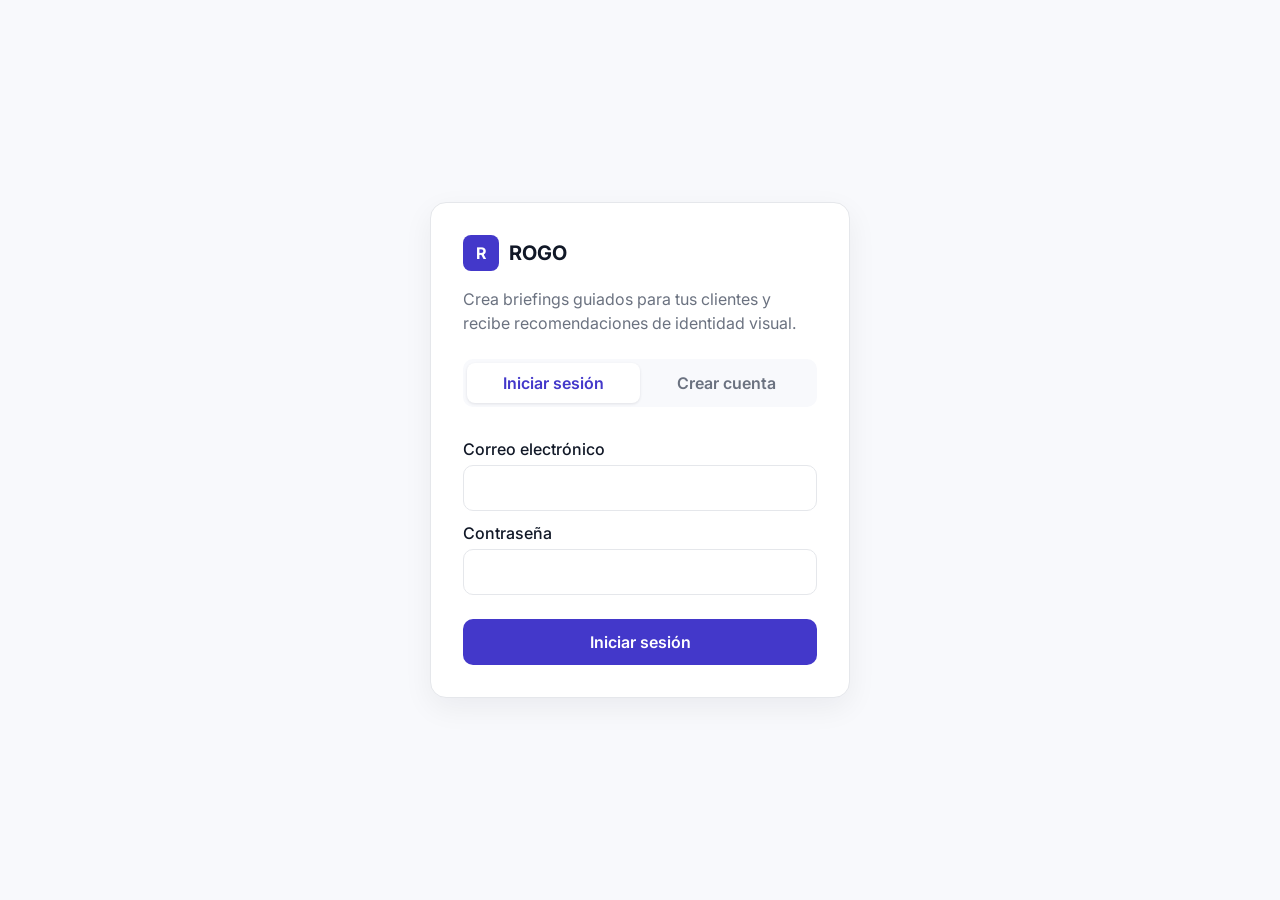
==== frontend/index.html @ 7a135a4f "Añade script de la BD y registro/inicio de sesión - database/briefingtool.sql: 8 tablas y datos de p" ====
<!DOCTYPE html>
<html lang="es">
<head>
    <meta charset="UTF-8">
    <meta name="viewport" content="width=device-width, initial-scale=1.0">
    <title>ROGO · Iniciar sesión</title>
    <link rel="preconnect" href="https://fonts.googleapis.com">
    <link href="https://fonts.googleapis.com/css2?family=Inter:wght@400;500;600;700&display=swap" rel="stylesheet">
    <link rel="stylesheet" href="css/styles.css">
</head>
<body class="auth-page">
    <main class="auth-card">
        <div class="brand">
            <span class="brand-logo">R</span>
            <span class="brand-name">ROGO</span>
        </div>
        <p class="auth-intro">Crea briefings guiados para tus clientes y recibe recomendaciones de identidad visual.</p>

        <div class="tabs" role="tablist">
            <button class="tab active" id="tab-login" role="tab" aria-selected="true" data-target="form-login">Iniciar sesión</button>
            <button class="tab" id="tab-register" role="tab" aria-selected="false" data-target="form-register">Crear cuenta</button>
        </div>

        <div class="alert" id="alert" role="alert" hidden></div>

        <form id="form-login" class="auth-form" novalidate>
            <label for="login-email">Correo electrónico</label>
            <input type="email" id="login-email" name="email" autocomplete="email" required>

            <label for="login-password">Contraseña</label>
            <input type="password" id="login-password" name="contrasena" autocomplete="current-password" required>

            <button type="submit" class="btn-primary">Iniciar sesión</button>
        </form>

        <form id="form-register" class="auth-form" novalidate hidden>
            <label for="register-name">Nombre</label>
            <input type="text" id="register-name" name="nombre" autocomplete="name" required>

            <label for="register-email">Correo electrónico</label>
            <input type="email" id="register-email" name="email" autocomplete="email" required>

            <label for="register-password">Contraseña</label>
            <input type="password" id="register-password" name="contrasena" autocomplete="new-password" minlength="8" required>
            <small class="hint">Mínimo 8 caracteres.</small>

            <label for="register-password2">Repite la contraseña</label>
            <input type="password" id="register-password2" autocomplete="new-password" required>

            <button type="submit" class="btn-primary">Crear cuenta</button>
        </form>
    </main>

    <script src="js/auth.js"></script>
</body>
</html>
---- frontend/css/styles.css ----
/* Estilos generales de ROGO (colores y tipografía del prototipo de Figma) */

:root {
    --primary: #4338CA;
    --primary-dark: #3730A3;
    --bg: #F8F9FC;
    --surface: #FFFFFF;
    --text: #111827;
    --muted: #6B7280;
    --border: #E5E7EB;
    --success: #16A34A;
    --error: #DC2626;
    --radius: 10px;
}

* {
    box-sizing: border-box;
}

[hidden] {
    display: none !important;
}

body {
    margin: 0;
    font-family: 'Inter', system-ui, sans-serif;
    background: var(--bg);
    color: var(--text);
}

h1, h2, h3 {
    margin: 0 0 8px;
}

.muted {
    color: var(--muted);
    margin: 0;
}

/* ---------- Marca ---------- */
.brand {
    display: flex;
    align-items: center;
    gap: 10px;
}

.brand-logo {
    display: grid;
    place-items: center;
    width: 36px;
    height: 36px;
    border-radius: 8px;
    background: var(--primary);
    color: #fff;
    font-weight: 700;
}

.brand-name {
    font-weight: 700;
    font-size: 1.25rem;
}

/* ---------- Botones ---------- */
.btn-primary,
.btn-secondary {
    font: inherit;
    font-weight: 600;
    border-radius: var(--radius);
    padding: 12px 18px;
    cursor: pointer;
    border: 1px solid transparent;
}

.btn-primary {
    background: var(--primary);
    color: #fff;
}

.btn-primary:hover:not(:disabled) {
    background: var(--primary-dark);
}

.btn-primary:disabled {
    opacity: 0.6;
    cursor: not-allowed;
}

.btn-secondary {
    background: transparent;
    color: var(--muted);
    border-color: var(--border);
}

.btn-secondary:hover {
    color: var(--text);
}

/* ---------- Login / registro ---------- */
.auth-page {
    min-height: 100vh;
    display: grid;
    place-items: center;
    padding: 16px;
}

.auth-card {
    width: 100%;
    max-width: 420px;
    background: var(--surface);
    border: 1px solid var(--border);
    border-radius: 16px;
    padding: 32px;
    box-shadow: 0 10px 30px rgba(17, 24, 39, 0.06);
}

.auth-intro {
    color: var(--muted);
    margin: 16px 0 24px;
    line-height: 1.5;
}

.tabs {
    display: grid;
    grid-template-columns: 1fr 1fr;
    background: var(--bg);
    border-radius: var(--radius);
    padding: 4px;
    margin-bottom: 20px;
}

.tab {
    font: inherit;
    font-weight: 600;
    border: 0;
    background: transparent;
    color: var(--muted);
    padding: 10px;
    border-radius: 8px;
    cursor: pointer;
}

.tab.active {
    background: var(--surface);
    color: var(--primary);
    box-shadow: 0 1px 3px rgba(17, 24, 39, 0.1);
}

.auth-form {
    display: flex;
    flex-direction: column;
}

.auth-form label {
    font-weight: 500;
    margin: 12px 0 6px;
}

.auth-form input {
    font: inherit;
    padding: 12px;
    border: 1px solid var(--border);
    border-radius: var(--radius);
}

.auth-form input:focus {
    outline: 2px solid var(--primary);
    outline-offset: -1px;
}

.auth-form .btn-primary {
    margin-top: 24px;
}

.hint {
    color: var(--muted);
    margin-top: 4px;
}

.alert {
    background: #FEF2F2;
    color: var(--error);
    border: 1px solid #FECACA;
    border-radius: var(--radius);
    padding: 12px;
    margin-bottom: 8px;
}

/* ---------- Panel ---------- */
.dashboard-page {
    display: grid;
    grid-template-columns: 240px 1fr;
    min-height: 100vh;
}

.sidebar {
    background: var(--surface);
    border-right: 1px solid var(--border);
    padding: 24px 16px;
    display: flex;
    flex-direction: column;
    gap: 24px;
}

.sidebar nav {
    display: flex;
    flex-direction: column;
    gap: 4px;
    flex: 1;
}

.nav-link {
    padding: 10px 12px;
    border-radius: 8px;
    color: var(--muted);
    text-decoration: none;
    font-weight: 500;
}

.nav-link.active {
    background: #EEF2FF;
    color: var(--primary);
}

.nav-link.disabled {
    opacity: 0.5;
    pointer-events: none;
}

.content {
    padding: 32px;
}

.content-header {
    display: flex;
    justify-content: space-between;
    align-items: flex-start;
    gap: 16px;
    margin-bottom: 32px;
}

.project-list {
    display: grid;
    grid-template-columns: repeat(auto-fill, minmax(260px, 1fr));
    gap: 16px;
}

.project-card {
    background: var(--surface);
    border: 1px solid var(--border);
    border-radius: 12px;
    padding: 20px;
}

.project-card p {
    margin: 8px 0 0;
    line-height: 1.5;
}

.project-head {
    display: flex;
    justify-content: space-between;
    align-items: center;
    gap: 8px;
}

.badge {
    font-size: 0.8rem;
    font-weight: 600;
    padding: 4px 10px;
    border-radius: 999px;
    background: var(--bg);
    color: var(--muted);
    white-space: nowrap;
}

.badge-en_progreso {
    background: #EEF2FF;
    color: var(--primary);
}

.badge-completado {
    background: #F0FDF4;
    color: var(--success);
}

@media (max-width: 760px) {
    .dashboard-page {
        grid-template-columns: 1fr;
    }

    .sidebar {
        border-right: 0;
        border-bottom: 1px solid var(--border);
    }

    .sidebar nav {
        flex-direction: row;
        flex-wrap: wrap;
    }

    .content {
        padding: 24px 16px;
    }

    .content-header {
        flex-direction: column;
    }
}
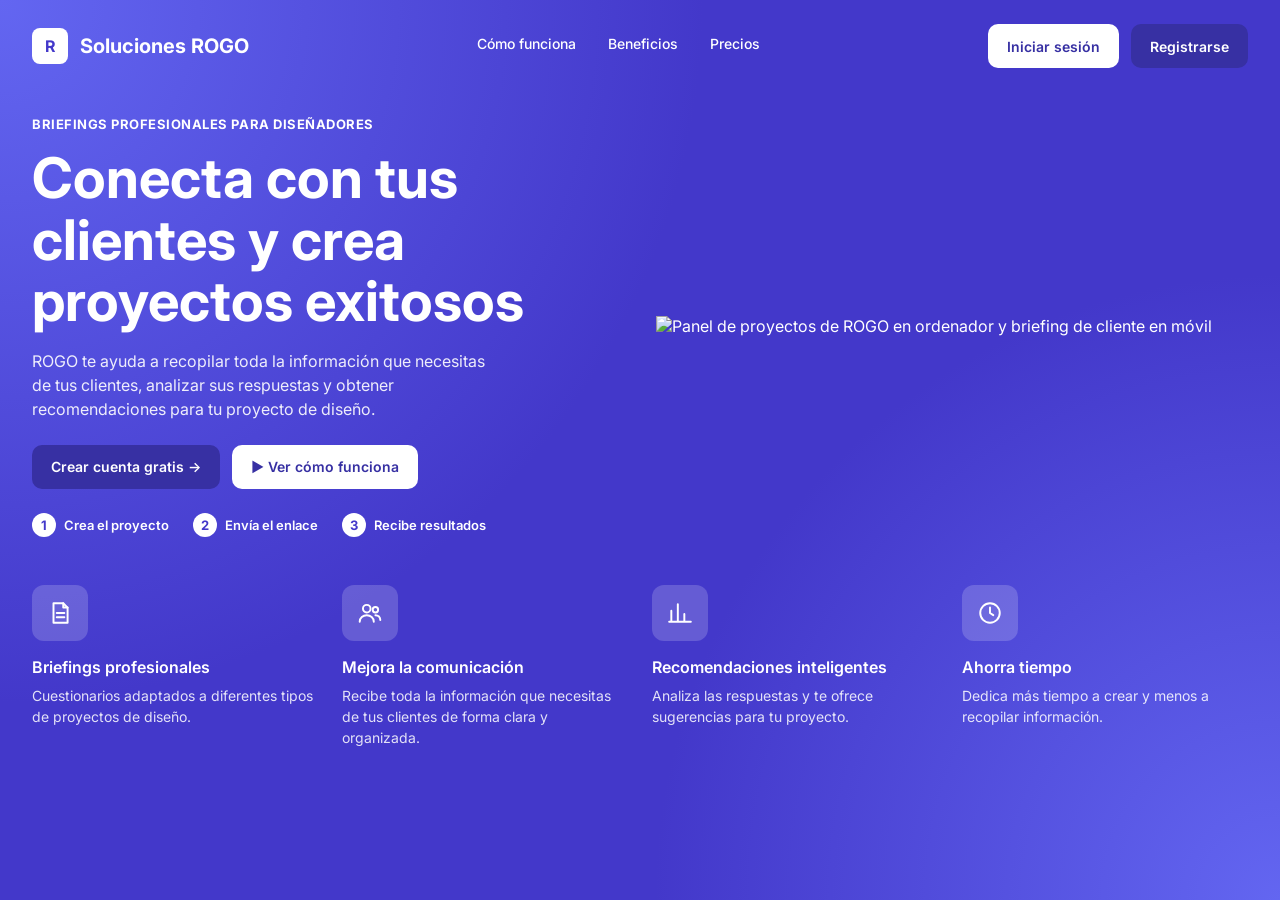
==== commit 62f1222f: "Landing, registro e inicio de sesión según Figma" ====
--- a/frontend/index.html
+++ b/frontend/index.html
@@ -1,56 +1,86 @@
 <!DOCTYPE html>
 <html lang="es">
 <head>
-    <meta charset="UTF-8">
-    <meta name="viewport" content="width=device-width, initial-scale=1.0">
-    <title>ROGO · Iniciar sesión</title>
-    <link rel="preconnect" href="https://fonts.googleapis.com">
-    <link href="https://fonts.googleapis.com/css2?family=Inter:wght@400;500;600;700&display=swap" rel="stylesheet">
-    <link rel="stylesheet" href="css/styles.css">
+<meta charset="UTF-8">
+<meta name="viewport" content="width=device-width, initial-scale=1.0">
+<title>Soluciones ROGO · Briefings profesionales para diseñadores</title>
+<link rel="preconnect" href="https://fonts.googleapis.com">
+<link href="https://fonts.googleapis.com/css2?family=Inter:wght@400;500;600;700&display=swap" rel="stylesheet">
+<link rel="stylesheet" href="css/styles.css">
 </head>
-<body class="auth-page">
-    <main class="auth-card">
-        <div class="brand">
-            <span class="brand-logo">R</span>
-            <span class="brand-name">ROGO</span>
+<body class="landing-page">
+<div class="landing">
+
+  <header class="landing-nav">
+    <a class="brand" href="index.html">
+      <span class="brand-logo">R</span>
+      <span class="brand-name">Soluciones ROGO</span>
+    </a>
+    <nav class="landing-links" aria-label="Principal">
+      <a href="#como-funciona">Cómo funciona</a>
+      <a href="#beneficios">Beneficios</a>
+      <a href="registro.html">Precios</a>
+    </nav>
+    <div class="landing-actions">
+      <a class="btn-light" href="login.html">Iniciar sesión</a>
+      <a class="btn-dark" href="registro.html">Registrarse</a>
+    </div>
+  </header>
+
+  <main>
+    <section class="hero" id="como-funciona">
+      <div class="hero-copy">
+        <p class="eyebrow">Briefings profesionales para diseñadores</p>
+        <h1>Conecta con tus clientes y crea proyectos exitosos</h1>
+        <p class="hero-text">ROGO te ayuda a recopilar toda la información que necesitas de tus clientes, analizar sus respuestas y obtener recomendaciones para tu proyecto de diseño.</p>
+        <div class="hero-actions">
+          <a class="btn-dark" href="registro.html">Crear cuenta gratis →</a>
+          <a class="btn-light" href="#beneficios">▶ Ver cómo funciona</a>
         </div>
-        <p class="auth-intro">Crea briefings guiados para tus clientes y recibe recomendaciones de identidad visual.</p>
+        <ol class="hero-steps">
+          <li><span>1</span> Crea el proyecto</li>
+          <li><span>2</span> Envía el enlace</li>
+          <li><span>3</span> Recibe resultados</li>
+        </ol>
+      </div>
+      <div class="hero-image">
+        <!-- Exportar desde Figma (pantalla 00, portátil + móvil) como frontend/img/hero-dashboard.png -->
+        <img src="img/hero-dashboard.png" alt="Panel de proyectos de ROGO en ordenador y briefing de cliente en móvil">
+      </div>
+    </section>
 
-        <div class="tabs" role="tablist">
-            <button class="tab active" id="tab-login" role="tab" aria-selected="true" data-target="form-login">Iniciar sesión</button>
-            <button class="tab" id="tab-register" role="tab" aria-selected="false" data-target="form-register">Crear cuenta</button>
-        </div>
+    <ul class="features" id="beneficios">
+      <li class="feature">
+        <span class="feature-icon" aria-hidden="true">
+          <svg width="26" height="26" viewBox="0 0 24 24" fill="none" stroke="currentColor" stroke-width="1.8" stroke-linecap="round" stroke-linejoin="round"><path d="M6 3h9l4 4v14H6z"/><path d="M15 3v4h4M9 12h7M9 16h7"/></svg>
+        </span>
+        <h3>Briefings profesionales</h3>
+        <p>Cuestionarios adaptados a diferentes tipos de proyectos de diseño.</p>
+      </li>
+      <li class="feature">
+        <span class="feature-icon" aria-hidden="true">
+          <svg width="26" height="26" viewBox="0 0 24 24" fill="none" stroke="currentColor" stroke-width="1.8" stroke-linecap="round" stroke-linejoin="round"><circle cx="9" cy="8" r="3.5"/><path d="M2.5 20c0-3.6 3-6 6.5-6s6.5 2.4 6.5 6"/><circle cx="17" cy="9" r="2.5"/><path d="M17 14c2.6 0 4.5 1.8 4.5 4.5"/></svg>
+        </span>
+        <h3>Mejora la comunicación</h3>
+        <p>Recibe toda la información que necesitas de tus clientes de forma clara y organizada.</p>
+      </li>
+      <li class="feature">
+        <span class="feature-icon" aria-hidden="true">
+          <svg width="26" height="26" viewBox="0 0 24 24" fill="none" stroke="currentColor" stroke-width="1.8" stroke-linecap="round" stroke-linejoin="round"><path d="M4 20V10M10 20V4M16 20v-7M22 20H2"/></svg>
+        </span>
+        <h3>Recomendaciones inteligentes</h3>
+        <p>Analiza las respuestas y te ofrece sugerencias para tu proyecto.</p>
+      </li>
+      <li class="feature">
+        <span class="feature-icon" aria-hidden="true">
+          <svg width="26" height="26" viewBox="0 0 24 24" fill="none" stroke="currentColor" stroke-width="1.8" stroke-linecap="round" stroke-linejoin="round"><circle cx="12" cy="12" r="9"/><path d="M12 7v5l3 2"/></svg>
+        </span>
+        <h3>Ahorra tiempo</h3>
+        <p>Dedica más tiempo a crear y menos a recopilar información.</p>
+      </li>
+    </ul>
+  </main>
 
-        <div class="alert" id="alert" role="alert" hidden></div>
-
-        <form id="form-login" class="auth-form" novalidate>
-            <label for="login-email">Correo electrónico</label>
-            <input type="email" id="login-email" name="email" autocomplete="email" required>
-
-            <label for="login-password">Contraseña</label>
-            <input type="password" id="login-password" name="contrasena" autocomplete="current-password" required>
-
-            <button type="submit" class="btn-primary">Iniciar sesión</button>
-        </form>
-
-        <form id="form-register" class="auth-form" novalidate hidden>
-            <label for="register-name">Nombre</label>
-            <input type="text" id="register-name" name="nombre" autocomplete="name" required>
-
-            <label for="register-email">Correo electrónico</label>
-            <input type="email" id="register-email" name="email" autocomplete="email" required>
-
-            <label for="register-password">Contraseña</label>
-            <input type="password" id="register-password" name="contrasena" autocomplete="new-password" minlength="8" required>
-            <small class="hint">Mínimo 8 caracteres.</small>
-
-            <label for="register-password2">Repite la contraseña</label>
-            <input type="password" id="register-password2" autocomplete="new-password" required>
-
-            <button type="submit" class="btn-primary">Crear cuenta</button>
-        </form>
-    </main>
-
-    <script src="js/auth.js"></script>
+</div>
 </body>
 </html>
--- a/frontend/css/styles.css
+++ b/frontend/css/styles.css
@@ -1,16 +1,80 @@
-/* Estilos generales de ROGO (colores y tipografía del prototipo de Figma) */
+/* Estilos generales de ROGO (colores y tipografía del prototipo de Figma).
+   Todos los valores están en las variables de :root; ver docs/guia-estilos.md */
 
 :root {
-    --primary: #4338CA;
-    --primary-dark: #3730A3;
-    --bg: #F8F9FC;
-    --surface: #FFFFFF;
-    --text: #111827;
-    --muted: #6B7280;
-    --border: #E5E7EB;
+    /* ----- Colores principales ----- */
+    --primary: #4338CA;          /* Botones, enlaces y elementos activos */
+    --primary-dark: #3730A3;     /* Hover de los botones principales */
+    --primary-light: #EEF2FF;    /* Fondo del menú activo y de los avatares */
+    --primary-soft: #E9E8FC;     /* Avisos destacados y tarjeta del plan */
+    --accent: #6366F1;           /* Detalles sobre fondo morado */
+    --on-primary: #FFFFFF;       /* Texto sobre fondo morado */
+
+    /* ----- Fondos y texto ----- */
+    --bg: #F8F9FC;               /* Fondo general de la aplicación */
+    --surface: #FFFFFF;          /* Tarjetas, menú lateral y formularios */
+    --heading: #312999;          /* Título principal de cada pantalla */
+    --text: #1F2937;             /* Texto normal */
+    --muted: #6B7280;            /* Texto secundario y descripciones */
+    --border: #E5E7EB;           /* Bordes y separadores */
+    --panel-gray: #F0F0F3;       /* Fondo gris de las pantallas de acceso */
+
+    /* ----- Estados ----- */
     --success: #16A34A;
+    --success-light: #DDF7EE;
     --error: #DC2626;
-    --radius: 10px;
+    --error-light: #FEF2F2;
+    --error-border: #FECACA;
+    --warning: #EA580C;
+    --warning-light: #FFF7ED;
+    --info-light: #EFF6FF;
+    --purple: #7E22CE;
+    --purple-light: #F3E8FF;
+
+    /* ----- Fondos de las tarjetas de resumen del panel ----- */
+    --card-blue: #EFF6FF;
+    --card-purple: #F5F3FF;
+    --card-green: #ECFDF5;
+    --card-orange: #FFF7ED;
+
+    /* ----- Tipografía ----- */
+    --font: 'Inter', system-ui, sans-serif;
+    --fs-h1: 1.75rem;            /* 28px - título de la pantalla */
+    --fs-stat: 1.875rem;         /* 30px - números de las tarjetas de resumen */
+    --fs-h2: 1.125rem;           /* 18px - título de tarjeta o sección */
+    --fs-h3: 0.9375rem;          /* 15px - título de un elemento de lista */
+    --fs-body: 1rem;             /* 16px - texto normal */
+    --fs-small: 0.875rem;        /* 14px - botones, campos y menú */
+    --fs-caption: 0.8125rem;     /* 13px - fechas y datos secundarios */
+    --fs-badge: 0.75rem;         /* 12px - etiquetas de estado */
+    --fw-regular: 400;
+    --fw-medium: 500;
+    --fw-semibold: 600;
+    --fw-bold: 700;
+
+    /* ----- Espaciados ----- */
+    --space-1: 4px;
+    --space-2: 8px;
+    --space-3: 12px;
+    --space-4: 16px;
+    --space-5: 24px;
+    --space-6: 32px;
+    --space-7: 48px;
+
+    /* ----- Bordes ----- */
+    --radius-sm: 8px;            /* Menú lateral, pestañas y logo */
+    --radius: 10px;              /* Botones y campos */
+    --radius-md: 12px;           /* Tarjetas */
+    --radius-lg: 16px;           /* Tarjeta de acceso y ventanas */
+    --radius-full: 999px;        /* Etiquetas de estado y avatares */
+
+    /* ----- Sombras ----- */
+    --shadow-sm: 0 1px 3px rgba(17, 24, 39, 0.1);
+    --shadow-md: 0 10px 30px rgba(17, 24, 39, 0.06);
+
+    /* ----- Medidas fijas ----- */
+    --sidebar-width: 240px;
+    --control-height: 44px;      /* Altura de botones y campos */
 }
 
 * {
@@ -23,13 +87,30 @@
 
 body {
     margin: 0;
-    font-family: 'Inter', system-ui, sans-serif;
+    font-family: var(--font);
+    font-size: var(--fs-body);
     background: var(--bg);
     color: var(--text);
 }
 
 h1, h2, h3 {
-    margin: 0 0 8px;
+    margin: 0 0 var(--space-2);
+}
+
+h1 {
+    font-size: var(--fs-h1);
+    font-weight: var(--fw-bold);
+    color: var(--heading);
+}
+
+h2 {
+    font-size: var(--fs-h2);
+    font-weight: var(--fw-semibold);
+}
+
+h3 {
+    font-size: var(--fs-h3);
+    font-weight: var(--fw-semibold);
 }
 
 .muted {
@@ -41,7 +122,7 @@
 .brand {
     display: flex;
     align-items: center;
-    gap: 10px;
+    gap: var(--space-3);
 }
 
 .brand-logo {
@@ -49,14 +130,14 @@
     place-items: center;
     width: 36px;
     height: 36px;
-    border-radius: 8px;
+    border-radius: var(--radius-sm);
     background: var(--primary);
-    color: #fff;
-    font-weight: 700;
+    color: var(--on-primary);
+    font-weight: var(--fw-bold);
 }
 
 .brand-name {
-    font-weight: 700;
+    font-weight: var(--fw-bold);
     font-size: 1.25rem;
 }
 
@@ -64,16 +145,18 @@
 .btn-primary,
 .btn-secondary {
     font: inherit;
-    font-weight: 600;
+    font-size: var(--fs-small);
+    font-weight: var(--fw-semibold);
+    min-height: var(--control-height);
     border-radius: var(--radius);
-    padding: 12px 18px;
+    padding: var(--space-3) 18px;
     cursor: pointer;
     border: 1px solid transparent;
 }
 
 .btn-primary {
     background: var(--primary);
-    color: #fff;
+    color: var(--on-primary);
 }
 
 .btn-primary:hover:not(:disabled) {
@@ -95,129 +178,663 @@
     color: var(--text);
 }
 
-/* ---------- Login / registro ---------- */
+/* ---------- Botones como enlaces y variantes (landing y acceso) ---------- */
+.btn-primary,
+.btn-secondary,
+.btn-light,
+.btn-dark {
+    display: inline-flex;
+    align-items: center;
+    justify-content: center;
+    gap: var(--space-2);
+    text-decoration: none;
+}
+
+.btn-light,
+.btn-dark {
+    font: inherit;
+    font-size: var(--fs-small);
+    font-weight: var(--fw-semibold);
+    min-height: var(--control-height);
+    border-radius: var(--radius);
+    padding: var(--space-3) 18px;
+    cursor: pointer;
+    border: 1px solid transparent;
+}
+
+.btn-light {
+    background: var(--surface);
+    color: var(--primary-dark);
+}
+
+.btn-light:hover {
+    background: var(--primary-light);
+}
+
+.btn-dark {
+    background: var(--primary-dark);
+    color: var(--on-primary);
+}
+
+.btn-dark:hover {
+    background: var(--heading);
+}
+
+.btn-block {
+    width: 100%;
+}
+
+.btn-secondary.btn-google {
+    width: 100%;
+    background: var(--surface);
+    color: var(--text);
+    gap: 10px;
+}
+
+.btn-secondary.btn-google:hover {
+    background: var(--bg);
+}
+
+/* ---------- Landing (pantalla 00) ---------- */
+.landing-page {
+    min-height: 100vh;
+    color: var(--on-primary);
+    background:
+        radial-gradient(circle at 0% 0%, var(--accent) 0, transparent 45%),
+        radial-gradient(circle at 100% 100%, var(--accent) 0, transparent 40%),
+        var(--primary);
+}
+
+.landing {
+    max-width: 1280px;
+    margin: 0 auto;
+    padding: var(--space-5) var(--space-6) var(--space-7);
+}
+
+.landing-nav {
+    display: flex;
+    align-items: center;
+    justify-content: space-between;
+    gap: var(--space-5);
+}
+
+.landing-nav .brand {
+    color: var(--on-primary);
+    text-decoration: none;
+}
+
+.landing-page .brand-logo {
+    background: var(--surface);
+    color: var(--primary);
+}
+
+.landing-links {
+    display: flex;
+    gap: var(--space-6);
+}
+
+.landing-links a {
+    color: var(--on-primary);
+    text-decoration: none;
+    font-size: var(--fs-small);
+    font-weight: var(--fw-medium);
+    padding-bottom: var(--space-1);
+    border-bottom: 2px solid transparent;
+}
+
+.landing-links a:hover {
+    border-bottom-color: var(--on-primary);
+}
+
+.landing-actions {
+    display: flex;
+    gap: var(--space-3);
+}
+
+.hero {
+    display: grid;
+    grid-template-columns: 1fr 1fr;
+    align-items: center;
+    gap: var(--space-6);
+    padding: var(--space-7) 0;
+}
+
+.eyebrow {
+    margin: 0 0 var(--space-4);
+    font-size: var(--fs-caption);
+    font-weight: var(--fw-bold);
+    letter-spacing: 0.04em;
+    text-transform: uppercase;
+}
+
+.hero h1 {
+    color: var(--on-primary);
+    font-size: clamp(2rem, 4.5vw, 3.5rem);
+    line-height: 1.1;
+    margin-bottom: var(--space-4);
+}
+
+.hero-text {
+    max-width: 460px;
+    margin: 0 0 var(--space-5);
+    line-height: 1.5;
+    color: rgba(255, 255, 255, 0.9);
+}
+
+.hero-actions {
+    display: flex;
+    flex-wrap: wrap;
+    gap: var(--space-3);
+    margin-bottom: var(--space-5);
+}
+
+.hero-steps {
+    display: flex;
+    flex-wrap: wrap;
+    gap: var(--space-5);
+    margin: 0;
+    padding: 0;
+    list-style: none;
+    font-size: var(--fs-caption);
+    font-weight: var(--fw-semibold);
+}
+
+.hero-steps li {
+    display: flex;
+    align-items: center;
+    gap: var(--space-2);
+}
+
+.hero-steps span {
+    display: grid;
+    place-items: center;
+    width: 24px;
+    height: 24px;
+    border-radius: var(--radius-full);
+    background: var(--surface);
+    color: var(--primary);
+    font-weight: var(--fw-bold);
+}
+
+.hero-image img {
+    display: block;
+    width: 100%;
+    height: auto;
+}
+
+.features {
+    display: grid;
+    grid-template-columns: repeat(4, 1fr);
+    gap: var(--space-5);
+    margin: 0;
+    padding: 0;
+    list-style: none;
+}
+
+.feature-icon {
+    display: grid;
+    place-items: center;
+    width: 56px;
+    height: 56px;
+    margin-bottom: var(--space-4);
+    border-radius: var(--radius-md);
+    background: rgba(255, 255, 255, 0.18);
+}
+
+.feature h3 {
+    color: var(--on-primary);
+    font-size: var(--fs-body);
+}
+
+.feature p {
+    margin: 0;
+    font-size: var(--fs-small);
+    line-height: 1.5;
+    color: rgba(255, 255, 255, 0.85);
+}
+
+/* ---------- Formularios de acceso (pantallas 01 y 02) ---------- */
 .auth-page {
     min-height: 100vh;
+    background: var(--surface);
+}
+
+.back-link {
+    display: inline-block;
+    margin: var(--space-4) 0;
+    color: var(--muted);
+    font-size: var(--fs-caption);
+    text-decoration: none;
+}
+
+.back-link:hover {
+    color: var(--text);
+}
+
+.required,
+.required-note .required {
+    color: var(--error);
+}
+
+.required-note {
+    font-size: var(--fs-badge);
+    font-weight: var(--fw-regular);
+    color: var(--muted);
+}
+
+.auth-form {
+    display: flex;
+    flex-direction: column;
+    margin-top: var(--space-5);
+}
+
+.field {
+    display: flex;
+    flex-direction: column;
+    margin-top: var(--space-3);
+}
+
+.field > label,
+.label-row label {
+    font-size: var(--fs-caption);
+    font-weight: var(--fw-semibold);
+    margin: 0 0 6px;
+}
+
+.label-row {
+    display: flex;
+    justify-content: space-between;
+    align-items: baseline;
+}
+
+.field input[type="text"],
+.field input[type="email"],
+.field input[type="password"] {
+    width: 100%;
+    font: inherit;
+    font-size: var(--fs-small);
+    min-height: var(--control-height);
+    padding: var(--space-3);
+    background: var(--surface);
+    border: 1px solid var(--border);
+    border-radius: var(--radius);
+}
+
+.field input:focus {
+    outline: 2px solid var(--primary);
+    outline-offset: -1px;
+}
+
+.field input.invalid {
+    border-color: var(--error);
+    background: var(--error-light);
+}
+
+.field-error {
+    margin: var(--space-1) 0 0;
+    color: var(--error);
+    font-size: var(--fs-caption);
+}
+
+.password-wrap {
+    position: relative;
+}
+
+.password-wrap input {
+    padding-right: 48px;
+}
+
+.toggle-password {
+    position: absolute;
+    top: 50%;
+    right: var(--space-2);
+    transform: translateY(-50%);
     display: grid;
     place-items: center;
-    padding: 16px;
-}
-
-.auth-card {
-    width: 100%;
-    max-width: 420px;
-    background: var(--surface);
-    border: 1px solid var(--border);
-    border-radius: 16px;
-    padding: 32px;
-    box-shadow: 0 10px 30px rgba(17, 24, 39, 0.06);
-}
-
-.auth-intro {
-    color: var(--muted);
-    margin: 16px 0 24px;
-    line-height: 1.5;
-}
-
-.tabs {
-    display: grid;
-    grid-template-columns: 1fr 1fr;
-    background: var(--bg);
-    border-radius: var(--radius);
-    padding: 4px;
-    margin-bottom: 20px;
-}
-
-.tab {
-    font: inherit;
-    font-weight: 600;
+    width: 32px;
+    height: 32px;
     border: 0;
     background: transparent;
     color: var(--muted);
-    padding: 10px;
-    border-radius: 8px;
     cursor: pointer;
 }
 
-.tab.active {
-    background: var(--surface);
+.toggle-password:hover {
+    color: var(--text);
+}
+
+.password-rules {
+    margin: var(--space-2) 0 0;
+    padding: 0;
+    list-style: none;
+    font-size: var(--fs-caption);
+    color: var(--muted);
+}
+
+.password-rules li {
+    display: flex;
+    align-items: center;
+    gap: 6px;
+    margin-bottom: 2px;
+}
+
+.password-rules li::before {
+    content: "";
+    flex: none;
+    width: 12px;
+    height: 12px;
+    border: 1px solid var(--muted);
+    border-radius: var(--radius-full);
+}
+
+.password-rules li.ok {
+    color: var(--success);
+}
+
+.password-rules li.ok::before {
+    background: var(--success);
+    border-color: var(--success);
+}
+
+.check {
+    display: flex;
+    align-items: center;
+    gap: var(--space-2);
+    margin-top: var(--space-4);
+    font-size: var(--fs-caption);
+    cursor: pointer;
+}
+
+.check input {
+    width: 16px;
+    height: 16px;
+    flex: none;
+    accent-color: var(--primary);
+}
+
+.auth-form .btn-primary {
+    margin-top: var(--space-5);
+}
+
+.divider {
+    display: flex;
+    align-items: center;
+    gap: var(--space-3);
+    margin: var(--space-4) 0 var(--space-2);
+    color: var(--muted);
+    font-size: var(--fs-caption);
+}
+
+.divider::before,
+.divider::after {
+    content: "";
+    flex: 1;
+    height: 1px;
+    background: var(--border);
+}
+
+.link {
     color: var(--primary);
-    box-shadow: 0 1px 3px rgba(17, 24, 39, 0.1);
-}
-
-.auth-form {
+    font-size: inherit;
+    font-weight: var(--fw-semibold);
+    text-decoration: none;
+}
+
+.link:hover {
+    text-decoration: underline;
+}
+
+.label-row .link {
+    font-size: var(--fs-caption);
+}
+
+.switch-auth {
+    margin: var(--space-4) 0 0;
+    text-align: center;
+    color: var(--muted);
+    font-size: var(--fs-small);
+}
+
+.legal {
+    margin: var(--space-5) 0 0;
+    color: var(--muted);
+    font-size: var(--fs-caption);
+}
+
+.alert {
+    background: var(--error-light);
+    color: var(--error);
+    border: 1px solid var(--error-border);
+    border-radius: var(--radius);
+    padding: var(--space-3);
+    margin-bottom: var(--space-2);
+    font-size: var(--fs-small);
+}
+
+/* Inicio de sesión: tarjeta + panel morado */
+.login-layout {
+    display: grid;
+    grid-template-columns: 1fr 1fr;
+    min-height: 100vh;
+}
+
+.login-side {
+    display: flex;
+    align-items: stretch;
+    padding: var(--space-5) 0 var(--space-5) var(--space-5);
+    background: var(--panel-gray);
+}
+
+.login-card {
+    flex: 1;
     display: flex;
     flex-direction: column;
-}
-
-.auth-form label {
-    font-weight: 500;
-    margin: 12px 0 6px;
-}
-
-.auth-form input {
-    font: inherit;
-    padding: 12px;
-    border: 1px solid var(--border);
-    border-radius: var(--radius);
-}
-
-.auth-form input:focus {
-    outline: 2px solid var(--primary);
-    outline-offset: -1px;
-}
-
-.auth-form .btn-primary {
-    margin-top: 24px;
-}
-
-.hint {
-    color: var(--muted);
-    margin-top: 4px;
-}
-
-.alert {
-    background: #FEF2F2;
-    color: var(--error);
-    border: 1px solid #FECACA;
-    border-radius: var(--radius);
-    padding: 12px;
-    margin-bottom: 8px;
+    padding: var(--space-5) var(--space-6);
+    background: var(--surface);
+    border-radius: var(--radius-lg) 0 0 var(--radius-lg);
+}
+
+.auth-form-wrap {
+    width: 100%;
+    max-width: 360px;
+    margin: auto;
+}
+
+.login-promo {
+    display: flex;
+    flex-direction: column;
+    gap: var(--space-5);
+    padding: var(--space-7);
+    color: var(--on-primary);
+    background:
+        radial-gradient(circle at 100% 0%, var(--accent) 0, transparent 45%),
+        var(--primary);
+}
+
+.login-promo .brand {
+    color: var(--on-primary);
+}
+
+.login-promo .brand-logo {
+    background: var(--surface);
+    color: var(--primary);
+}
+
+.login-promo h2 {
+    margin: 0;
+    color: var(--on-primary);
+    font-size: 2rem;
+    font-weight: var(--fw-bold);
+}
+
+.promo-text {
+    max-width: 320px;
+    margin: 0;
+    line-height: 1.5;
+}
+
+.promo-note {
+    display: flex;
+    flex-direction: column;
+    gap: var(--space-2);
+    padding: var(--space-4);
+    border-radius: var(--radius-md);
+    background: rgba(255, 255, 255, 0.12);
+    font-size: var(--fs-small);
+    line-height: 1.5;
+}
+
+.promo-preview {
+    display: flex;
+    flex-direction: column;
+    gap: var(--space-3);
+    max-width: 340px;
+    padding: var(--space-4);
+    border-radius: var(--radius-md);
+    background: var(--surface);
+    color: var(--text);
+    font-size: var(--fs-caption);
+}
+
+.promo-row {
+    display: flex;
+    justify-content: space-between;
+    align-items: center;
+    gap: var(--space-2);
+}
+
+.promo-footer {
+    margin: auto 0 0;
+    font-size: var(--fs-caption);
+}
+
+/* Registro: formulario + ilustración */
+.register-layout {
+    display: grid;
+    grid-template-columns: minmax(320px, 440px) 1fr;
+    gap: var(--space-7);
+    align-items: center;
+    max-width: 1200px;
+    min-height: 100vh;
+    margin: 0 auto;
+    padding: var(--space-6) var(--space-7);
+}
+
+.register-card .auth-form {
+    margin-top: var(--space-4);
+}
+
+.register-art {
+    display: grid;
+    place-items: center;
+    align-self: stretch;
+    min-height: 520px;
+    overflow: hidden;
+    border-radius: var(--radius-lg);
+    background: var(--panel-gray);
+}
+
+.register-art img {
+    max-width: 100%;
+    height: auto;
+}
+
+@media (max-width: 900px) {
+    .landing {
+        padding: var(--space-4);
+    }
+
+    .landing-links {
+        display: none;
+    }
+
+    .hero {
+        grid-template-columns: 1fr;
+        padding: var(--space-6) 0;
+    }
+
+    .features {
+        grid-template-columns: 1fr 1fr;
+    }
+
+    .login-layout,
+    .register-layout {
+        grid-template-columns: 1fr;
+    }
+
+    .login-promo,
+    .register-art {
+        display: none;
+    }
+
+    .login-side {
+        padding: 0;
+        background: var(--surface);
+    }
+
+    .login-card {
+        padding: var(--space-5) var(--space-4);
+        border-radius: 0;
+    }
+
+    .register-layout {
+        padding: var(--space-5) var(--space-4);
+    }
+}
+
+@media (max-width: 520px) {
+    .landing-nav {
+        flex-wrap: wrap;
+    }
+
+    .features {
+        grid-template-columns: 1fr;
+    }
 }
 
 /* ---------- Panel ---------- */
 .dashboard-page {
     display: grid;
-    grid-template-columns: 240px 1fr;
+    grid-template-columns: var(--sidebar-width) 1fr;
     min-height: 100vh;
 }
 
 .sidebar {
     background: var(--surface);
     border-right: 1px solid var(--border);
-    padding: 24px 16px;
+    padding: var(--space-5) var(--space-4);
     display: flex;
     flex-direction: column;
-    gap: 24px;
+    gap: var(--space-5);
 }
 
 .sidebar nav {
     display: flex;
     flex-direction: column;
-    gap: 4px;
+    gap: var(--space-1);
     flex: 1;
 }
 
 .nav-link {
-    padding: 10px 12px;
-    border-radius: 8px;
+    display: flex;
+    align-items: center;
+    gap: var(--space-3);
+    padding: 10px var(--space-3);
+    border-radius: var(--radius-sm);
     color: var(--muted);
     text-decoration: none;
-    font-weight: 500;
+    font-size: var(--fs-small);
+    font-weight: var(--fw-medium);
+}
+
+.nav-link img,
+.nav-link svg {
+    width: 18px;
+    height: 18px;
 }
 
 .nav-link.active {
-    background: #EEF2FF;
+    background: var(--primary-light);
     color: var(--primary);
 }
 
@@ -227,32 +844,32 @@
 }
 
 .content {
-    padding: 32px;
+    padding: var(--space-6);
 }
 
 .content-header {
     display: flex;
     justify-content: space-between;
     align-items: flex-start;
-    gap: 16px;
-    margin-bottom: 32px;
+    gap: var(--space-4);
+    margin-bottom: var(--space-6);
 }
 
 .project-list {
     display: grid;
     grid-template-columns: repeat(auto-fill, minmax(260px, 1fr));
-    gap: 16px;
+    gap: var(--space-4);
 }
 
 .project-card {
     background: var(--surface);
     border: 1px solid var(--border);
-    border-radius: 12px;
+    border-radius: var(--radius-md);
     padding: 20px;
 }
 
 .project-card p {
-    margin: 8px 0 0;
+    margin: var(--space-2) 0 0;
     line-height: 1.5;
 }
 
@@ -260,27 +877,39 @@
     display: flex;
     justify-content: space-between;
     align-items: center;
-    gap: 8px;
-}
-
+    gap: var(--space-2);
+}
+
+/* ---------- Etiquetas de estado ---------- */
 .badge {
-    font-size: 0.8rem;
-    font-weight: 600;
-    padding: 4px 10px;
-    border-radius: 999px;
+    font-size: var(--fs-badge);
+    font-weight: var(--fw-semibold);
+    padding: var(--space-1) 10px;
+    border-radius: var(--radius-full);
     background: var(--bg);
     color: var(--muted);
     white-space: nowrap;
 }
 
-.badge-en_progreso {
-    background: #EEF2FF;
+.badge-pendiente {
+    background: var(--warning-light);
+    color: var(--warning);
+}
+
+.badge-en_progreso,
+.badge-enviado {
+    background: var(--info-light);
     color: var(--primary);
 }
 
 .badge-completado {
-    background: #F0FDF4;
+    background: var(--success-light);
     color: var(--success);
+}
+
+.badge-resultados {
+    background: var(--purple-light);
+    color: var(--purple);
 }
 
 @media (max-width: 760px) {
@@ -299,7 +928,7 @@
     }
 
     .content {
-        padding: 24px 16px;
+        padding: var(--space-5) var(--space-4);
     }
 
     .content-header {
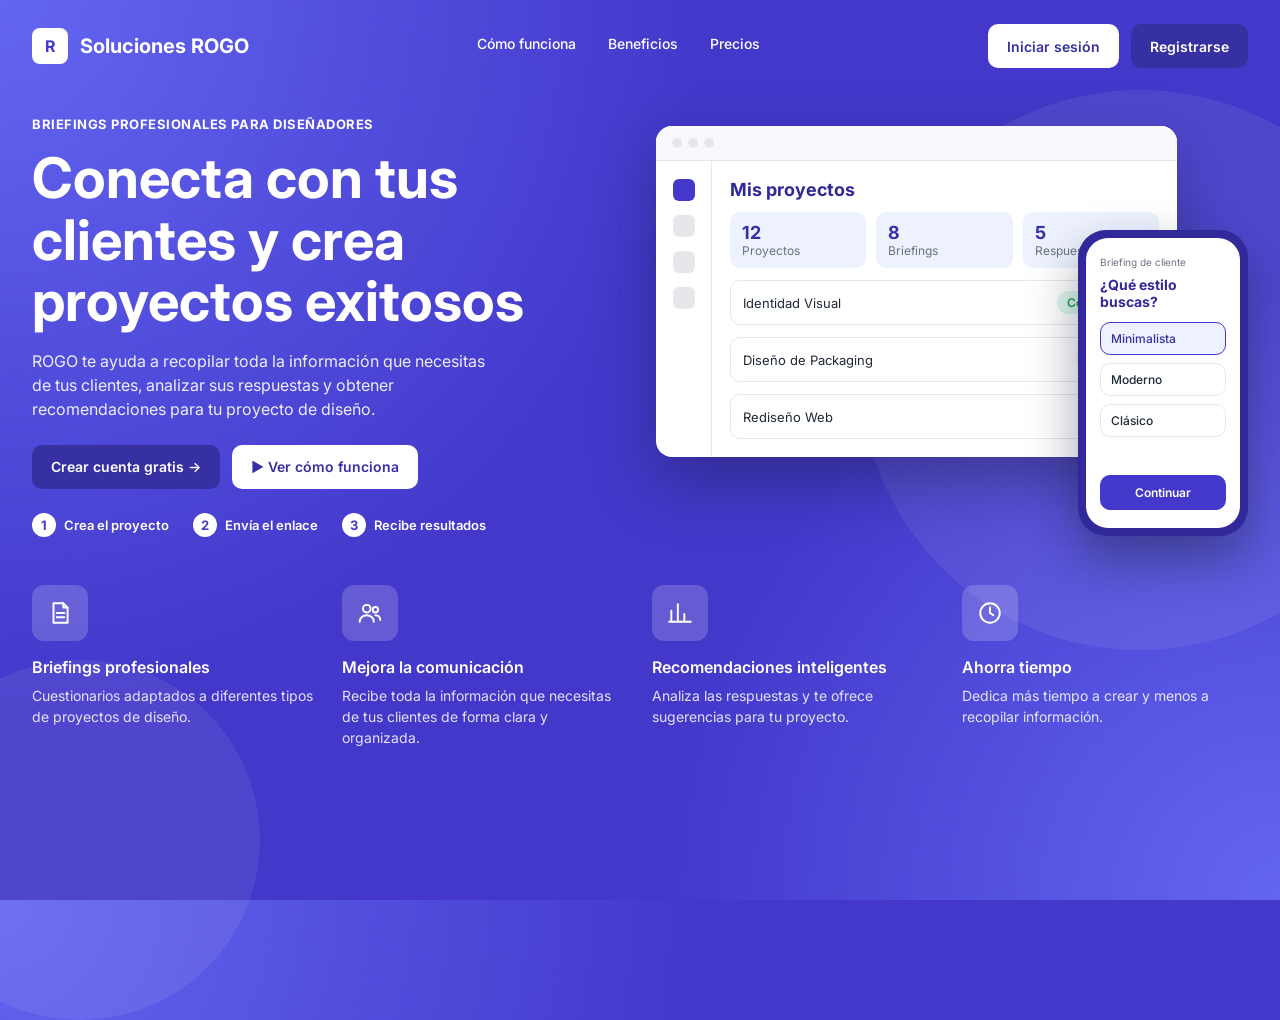
==== commit 72591e0b: "Maquetas en CSS y fondo para la landing y el registro" ====
--- a/frontend/index.html
+++ b/frontend/index.html
@@ -43,9 +43,35 @@
           <li><span>3</span> Recibe resultados</li>
         </ol>
       </div>
-      <div class="hero-image">
-        <!-- Exportar desde Figma (pantalla 00, portátil + móvil) como frontend/img/hero-dashboard.png -->
-        <img src="img/hero-dashboard.png" alt="Panel de proyectos de ROGO en ordenador y briefing de cliente en móvil">
+      <div class="hero-visual" aria-hidden="true">
+        <!-- Maqueta dibujada en HTML/CSS. Si se exporta la imagen del Figma, se puede sustituir este bloque por un <img> -->
+        <div class="mock-window">
+          <div class="mock-bar"><span></span><span></span><span></span></div>
+          <div class="mock-body">
+            <aside class="mock-side"><i class="on"></i><i></i><i></i><i></i></aside>
+            <div class="mock-main">
+              <strong>Mis proyectos</strong>
+              <div class="mock-stats">
+                <div><b>12</b><small>Proyectos</small></div>
+                <div><b>8</b><small>Briefings</small></div>
+                <div><b>5</b><small>Respuestas</small></div>
+              </div>
+              <div class="mock-row"><span>Identidad Visual</span><span class="badge badge-completado">Completado</span></div>
+              <div class="mock-row"><span>Diseño de Packaging</span><span class="badge badge-enviado">En curso</span></div>
+              <div class="mock-row"><span>Rediseño Web</span><span class="badge badge-enviado">Enviado</span></div>
+            </div>
+          </div>
+        </div>
+        <div class="mock-phone">
+          <div class="mock-screen">
+            <small>Briefing de cliente</small>
+            <strong>¿Qué estilo buscas?</strong>
+            <span class="chip on">Minimalista</span>
+            <span class="chip">Moderno</span>
+            <span class="chip">Clásico</span>
+            <div class="mock-btn">Continuar</div>
+          </div>
+        </div>
       </div>
     </section>
 
--- a/frontend/css/styles.css
+++ b/frontend/css/styles.css
@@ -935,3 +935,232 @@
         flex-direction: column;
     }
 }
+
+/* ---------- Maquetas dibujadas en CSS (landing y registro) ---------- */
+.landing-page {
+    position: relative;
+    overflow: hidden;
+}
+
+.landing-page::before,
+.landing-page::after {
+    content: "";
+    position: absolute;
+    border-radius: var(--radius-full);
+    background: rgba(255, 255, 255, 0.07);
+    pointer-events: none;
+}
+
+.landing-page::before {
+    width: 560px;
+    height: 560px;
+    top: 90px;
+    right: -140px;
+}
+
+.landing-page::after {
+    width: 360px;
+    height: 360px;
+    bottom: -120px;
+    left: -100px;
+}
+
+.landing {
+    position: relative;
+    z-index: 1;
+}
+
+.hero-visual {
+    position: relative;
+    min-height: 400px;
+}
+
+.mock-window {
+    width: 88%;
+    margin-right: auto;
+    background: var(--surface);
+    color: var(--text);
+    border-radius: var(--radius-lg);
+    box-shadow: 0 24px 60px rgba(17, 24, 39, 0.35);
+    overflow: hidden;
+}
+
+.mock-bar {
+    display: flex;
+    gap: 6px;
+    padding: 12px 16px;
+    background: var(--bg);
+    border-bottom: 1px solid var(--border);
+}
+
+.mock-bar span {
+    width: 10px;
+    height: 10px;
+    border-radius: var(--radius-full);
+    background: var(--border);
+}
+
+.mock-body {
+    display: grid;
+    grid-template-columns: 56px 1fr;
+}
+
+.mock-side {
+    display: flex;
+    flex-direction: column;
+    align-items: center;
+    gap: 14px;
+    padding: 18px 0;
+    border-right: 1px solid var(--border);
+}
+
+.mock-side i {
+    width: 22px;
+    height: 22px;
+    border-radius: 6px;
+    background: var(--border);
+}
+
+.mock-side i.on {
+    background: var(--primary);
+}
+
+.mock-main {
+    display: flex;
+    flex-direction: column;
+    gap: 12px;
+    padding: 18px;
+    font-size: var(--fs-caption);
+}
+
+.mock-main > strong {
+    color: var(--heading);
+    font-size: var(--fs-h2);
+}
+
+.mock-stats {
+    display: grid;
+    grid-template-columns: repeat(3, 1fr);
+    gap: 10px;
+}
+
+.mock-stats div {
+    display: flex;
+    flex-direction: column;
+    padding: 10px 12px;
+    border-radius: var(--radius);
+    background: var(--primary-light);
+}
+
+.mock-stats b {
+    color: var(--primary-dark);
+    font-size: var(--fs-h2);
+}
+
+.mock-stats small {
+    color: var(--muted);
+    font-size: var(--fs-badge);
+}
+
+.mock-row {
+    display: flex;
+    justify-content: space-between;
+    align-items: center;
+    gap: 8px;
+    padding: 10px 12px;
+    border: 1px solid var(--border);
+    border-radius: var(--radius);
+}
+
+.mock-phone {
+    width: 170px;
+    padding: 8px;
+    border-radius: 28px;
+    background: var(--heading);
+    box-shadow: 0 24px 50px rgba(17, 24, 39, 0.4);
+}
+
+.hero-visual .mock-phone {
+    position: absolute;
+    right: 0;
+    bottom: -10px;
+}
+
+.mock-screen {
+    display: flex;
+    flex-direction: column;
+    gap: 8px;
+    min-height: 290px;
+    padding: 18px 14px;
+    border-radius: 22px;
+    background: var(--surface);
+    color: var(--text);
+    font-size: var(--fs-badge);
+}
+
+.mock-screen small {
+    color: var(--muted);
+}
+
+.mock-screen > strong {
+    color: var(--heading);
+    font-size: var(--fs-small);
+    margin-bottom: 4px;
+}
+
+.chip {
+    padding: 8px 10px;
+    border: 1px solid var(--border);
+    border-radius: var(--radius);
+    font-weight: var(--fw-medium);
+}
+
+.chip.on {
+    border-color: var(--primary);
+    background: var(--primary-light);
+    color: var(--primary-dark);
+}
+
+.mock-btn {
+    margin-top: auto;
+    padding: 10px;
+    border-radius: var(--radius);
+    background: var(--primary);
+    color: var(--on-primary);
+    text-align: center;
+    font-weight: var(--fw-semibold);
+}
+
+.register-art {
+    display: flex;
+    flex-direction: column;
+    align-items: center;
+    justify-content: center;
+    gap: var(--space-4);
+    padding: var(--space-6);
+    text-align: center;
+    color: var(--on-primary);
+    background:
+        radial-gradient(circle at 100% 0%, var(--accent) 0, transparent 50%),
+        radial-gradient(circle at 0% 100%, var(--accent) 0, transparent 45%),
+        var(--primary);
+}
+
+.register-art h2 {
+    margin: var(--space-4) 0 0;
+    color: var(--on-primary);
+    font-size: 1.75rem;
+}
+
+.register-art p {
+    max-width: 340px;
+    margin: 0;
+    line-height: 1.5;
+    color: rgba(255, 255, 255, 0.9);
+}
+
+@media (max-width: 900px) {
+    .hero-visual {
+        min-height: 360px;
+    }
+}
